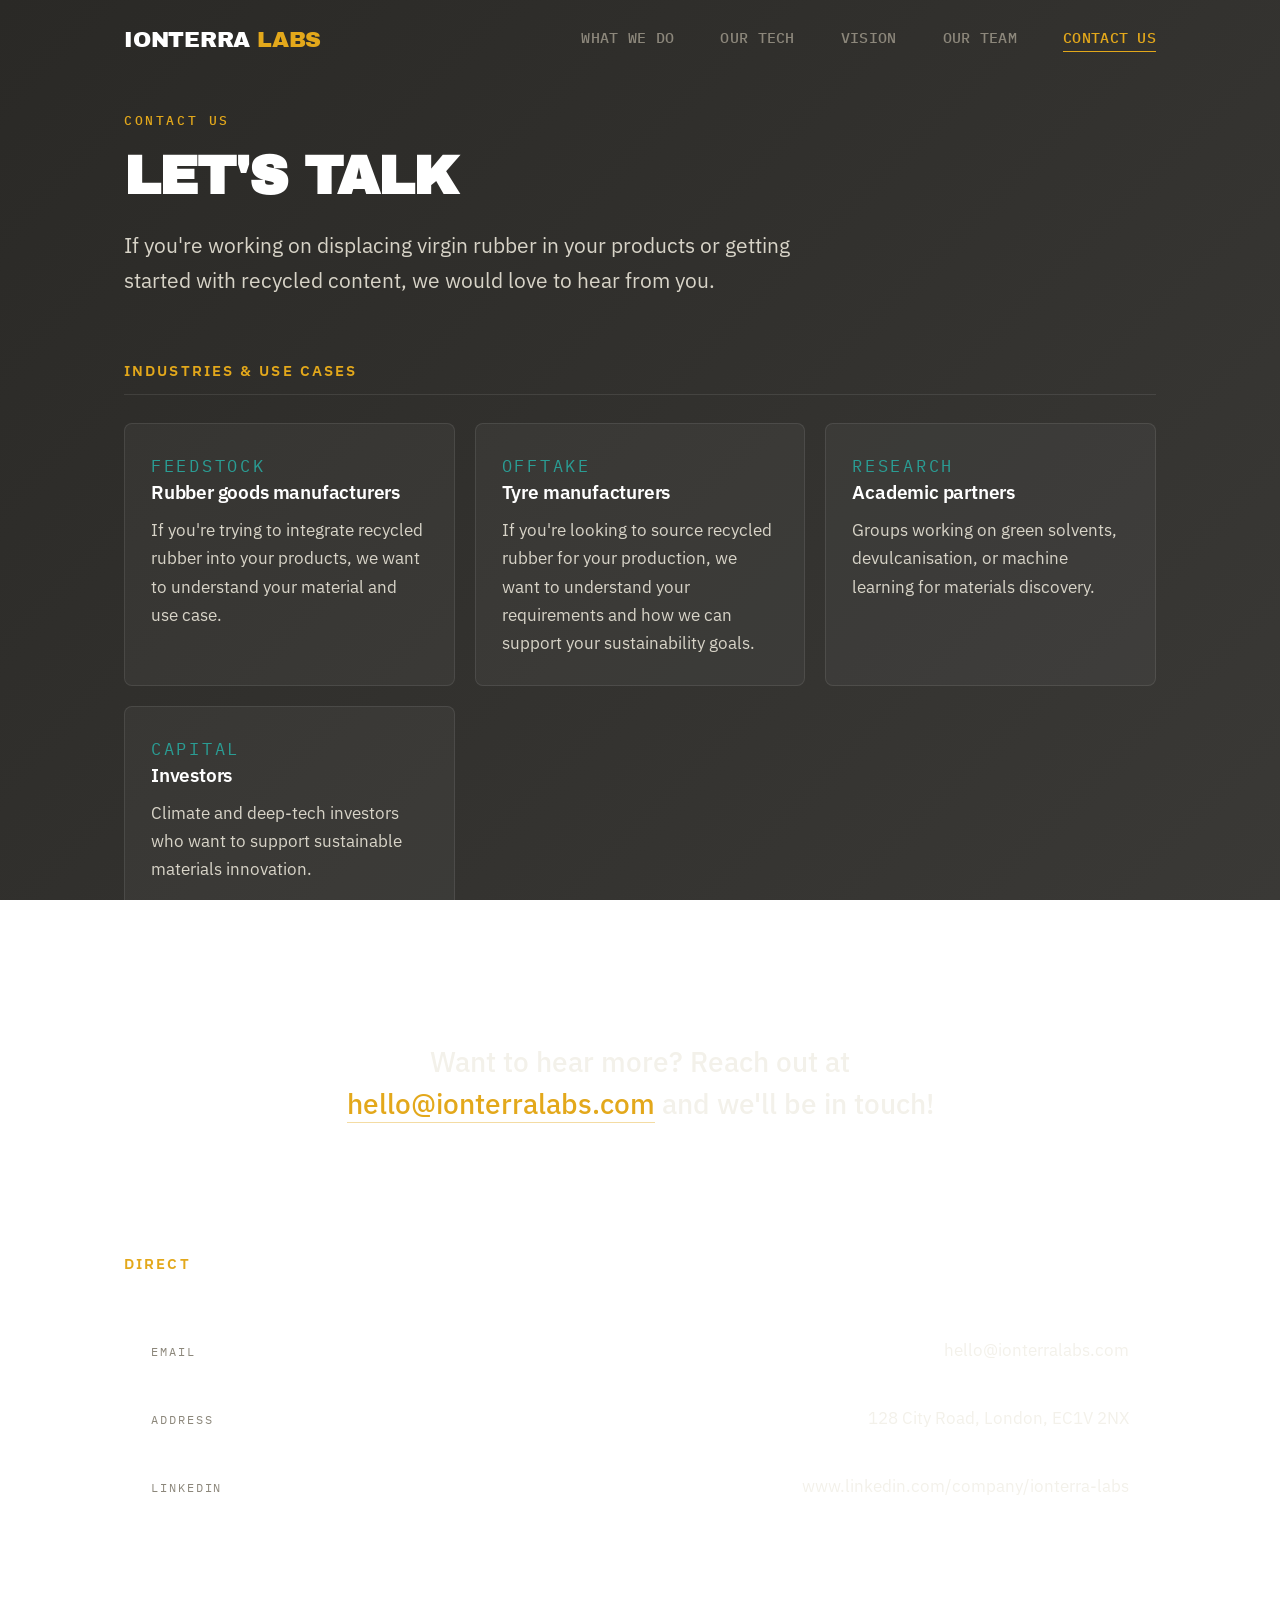
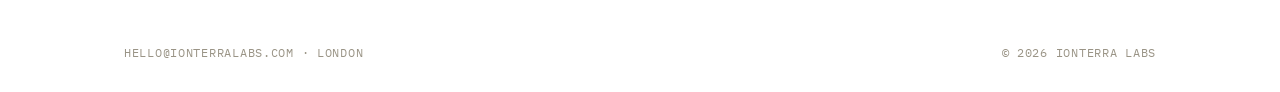
==== contact-us.html @ 8a266d22 "new pages, clean up text" ====
<!DOCTYPE html>
<html lang="en">
<head>
<meta charset="UTF-8">
<meta name="viewport" content="width=device-width, initial-scale=1.0">
<title>Contact Us — IonTerra Labs</title>
<meta name="description" content="Get in touch with IonTerra Labs about feedstock, offtake, research collaboration or investment.">
<link rel="preconnect" href="https://fonts.googleapis.com">
<link rel="preconnect" href="https://fonts.gstatic.com" crossorigin>
<link href="https://fonts.googleapis.com/css2?family=Archivo+Black&family=IBM+Plex+Mono:wght@400;500;600&family=IBM+Plex+Sans:wght@400;500;600;700&display=swap" rel="stylesheet">
<link rel="stylesheet" href="styles.css">
</head>
<body>

<header class="site-header">
  <a class="brand" href="index.html">IONTERRA <span class="dot">LABS</span></a>
  <nav class="site-nav">
    <a href="what-we-do.html">What We Do</a>
    <a href="our-tech.html">Our Tech</a>
    <a href="vision.html">Vision</a>
    <a href="our-team.html">Our Team</a>
    <a href="contact-us.html" class="active">Contact Us</a>
  </nav>
</header>

<main class="page">

  <div class="page-head">
    <p class="eyebrow">Contact Us</p>
    <h1 class="page-title">Let's talk</h1>
    <p class="lede">If you're working on displacing virgin rubber in your products or getting started with recycled content, we would love to hear from you.</p>
  </div>

  <section class="section">
    <h2 class="section-title">Industries & Use Cases </h2>
    <div class="grid">
      <div class="card">
        <p class="card-tag">Feedstock</p>
        <h3>Rubber goods manufacturers</h3>
        <p>If you're trying to integrate recycled rubber into your products, we want to understand your material and use case.</p>
      </div>
      <div class="card">
        <p class="card-tag">Offtake</p>
        <h3>Tyre manufacturers</h3>
        <p>If you're looking to source recycled rubber for your production, we want to understand your requirements and how we can support your sustainability goals.</p>
      </div>
      <div class="card">
        <p class="card-tag">Research</p>
        <h3>Academic partners</h3>
        <p>Groups working on green solvents, devulcanisation, or machine learning for materials discovery.</p>
      </div>
      <div class="card">
        <p class="card-tag">Capital</p>
        <h3>Investors</h3>
        <p>Climate and deep-tech investors who want to support sustainable materials innovation.</p>
      </div>
    </div>
  </section>

  <section class="section">
    <div class="contact-cta">
      <p>Want to hear more? Reach out at <a href="mailto:hello@ionterralabs.com">hello@ionterralabs.com</a> and we'll be in touch!</p>
    </div>
  </section>

  <section class="section">
    <h2 class="section-title">Direct</h2>
    <ul class="contact-list">
      <li>
        <span class="key">Email</span>
        <span class="val"><a href="mailto:hello@ionterralabs.com">hello@ionterralabs.com</a></span>
      </li>
      <li>
        <span class="key">Address</span>
        <span class="val">128 City Road, London, EC1V 2NX</span>
      </li>
      <!-- PLACEHOLDER: add LinkedIn / X / other channels here, or delete this row. -->
      <li>
        <span class="key">LinkedIn</span>
        <span class="val"><a href="#">www.linkedin.com/company/ionterra-labs</a></span>
      </li>
    </ul>
  </section>

</main>

<footer class="site-footer">
  <p>hello@ionterralabs.com · London</p>
  <p>&copy; 2026 IonTerra Labs</p>
</footer>

</body>
</html>
---- styles.css ----
:root {
  --paper: #F5F4EF;
  --ink: #161514;
  --ink-soft: #2C2A26;
  --body: #403D37;
  --sulphur: #E3A81B;
  --sulphur-deep: #A9790A;
  --teal: #15706A;
  --teal-bright: #2A9D94;
  --line: #D9D5CB;
  --muted: #8C877B;
  --display: 'Archivo Black', 'Arial Black', system-ui, sans-serif;
  --sans: 'IBM Plex Sans', system-ui, -apple-system, sans-serif;
  --mono: 'IBM Plex Mono', ui-monospace, SFMono-Regular, monospace;

  --text: #F3F1EA;
  --text-dim: #D8D4C8;
  --surface: rgba(255, 255, 255, 0.04);
  --surface-line: rgba(255, 255, 255, 0.09);
  --shell: 1080px;
}

* {
  box-sizing: border-box;
}

html, body {
  margin: 0;
  padding: 0;
}

body {
  background: linear-gradient(135deg, #2a2926 0%, #3a3936 100%);
  background-attachment: fixed;
  font-family: var(--sans);
  color: var(--text-dim);
  -webkit-font-smoothing: antialiased;
  display: flex;
  flex-direction: column;
  min-height: 100vh;
}

/* ---------- Header / nav ---------- */

.site-header {
  width: 100%;
  max-width: var(--shell);
  margin: 0 auto;
  padding: 28px 24px;
  display: flex;
  align-items: center;
  justify-content: space-between;
  gap: 24px;
  flex-wrap: wrap;
}

.brand {
  font-family: var(--display);
  font-size: 22px;
  letter-spacing: -0.01em;
  text-transform: uppercase;
  color: #fff;
  text-decoration: none;
  white-space: nowrap;
}

.brand .dot {
  color: var(--sulphur);
}

/* Homepage already shows the wordmark front and centre, so the header
   logo is redundant there. Hidden with visibility (not display) so the
   nav sits at the same position as on every other page. */
.home-header .brand {
  visibility: hidden;
}

.site-nav {
  display: flex;
  gap: 46px;
  flex-wrap: wrap;
}

.site-nav a {
  font-family: var(--mono);
  font-size: 15px;
  font-weight: 500;
  letter-spacing: 0.02em;
  text-transform: uppercase;
  color: var(--muted);
  text-decoration: none;
  padding-bottom: 4px;
  border-bottom: 1px solid transparent;
  transition: color 0.15s ease, border-color 0.15s ease;
}

.site-nav a:hover {
  color: var(--text);
}

.site-nav a.active {
  color: var(--sulphur);
  border-bottom-color: var(--sulphur);
}

/* ---------- Shell ---------- */

.page {
  flex: 1;
  width: 100%;
  max-width: var(--shell);
  margin: 0 auto;
  padding: 32px 24px 96px;
}

.page-head {
  max-width: 720px;
  margin-bottom: 64px;
}

.eyebrow {
  font-family: var(--mono);
  font-size: 13px;
  font-weight: 500;
  letter-spacing: 0.2em;
  text-transform: uppercase;
  color: var(--sulphur);
  margin: 0 0 20px;
}

.page-title {
  font-family: var(--display);
  font-size: 54px;
  line-height: 1.02;
  letter-spacing: -0.02em;
  text-transform: uppercase;
  color: #fff;
  margin: 0 0 24px;
}

.lede {
  font-size: 21px;
  line-height: 1.65;
  color: var(--text-dim);
  margin: 0;
}

.lede + .lede {
  margin-top: 18px;
}

.lede b,
.lede strong {
  color: #fff;
  font-weight: 600;
}

/* ---------- Sections ---------- */

.section {
  margin-bottom: 72px;
}

.section:last-child {
  margin-bottom: 0;
}

.section-title {
  font-family: var(--sans);
  font-size: 15px;
  font-weight: 600;
  letter-spacing: 0.14em;
  text-transform: uppercase;
  color: var(--sulphur);
  margin: 0 0 28px;
  padding-bottom: 14px;
  border-bottom: 1px solid var(--surface-line);
}

.prose {
  max-width: 680px;
}

.prose p {
  font-size: 18px;
  line-height: 1.7;
  margin: 0 0 20px;
}

.prose p:last-child {
  margin-bottom: 0;
}

.prose strong {
  color: var(--text);
  font-weight: 600;
}

.prose a {
  color: var(--sulphur);
  text-decoration: none;
  border-bottom: 1px solid rgba(227, 168, 27, 0.35);
  transition: border-color 0.15s ease;
}

.prose a:hover {
  border-bottom-color: var(--sulphur);
}

.prose a.button,
.prose a.button:hover {
  color: var(--ink);
  border-bottom: none;
}

/* ---------- Grids & cards ---------- */

.grid {
  display: grid;
  gap: 20px;
  grid-template-columns: repeat(auto-fit, minmax(260px, 1fr));
}

.grid-2 {
  display: grid;
  gap: 20px;
  grid-template-columns: repeat(auto-fit, minmax(320px, 1fr));
}

.card {
  background: var(--surface);
  border: 1px solid var(--surface-line);
  border-radius: 8px;
  padding: 28px 26px;
}

.card h3 {
  font-family: var(--sans);
  font-size: 19px;
  font-weight: 600;
  color: #fff;
  margin: 0 0 12px;
  letter-spacing: -0.01em;
}

.card p {
  font-size: 17px;
  line-height: 1.65;
  margin: 0;
}

.card-tag {
  font-family: var(--mono);
  font-size: 12px;
  letter-spacing: 0.16em;
  text-transform: uppercase;
  color: var(--teal-bright);
  margin: 0 0 14px;
}

/* ---------- Numbered problem cards ---------- */

.problem-grid {
  display: grid;
  gap: 22px;
  grid-template-columns: repeat(auto-fit, minmax(280px, 1fr));
  margin-top: 22px;
}

.problem {
  position: relative;
  background: var(--surface);
  border: 1px solid var(--surface-line);
  border-radius: 8px;
  padding: 42px 26px 30px;
}

.problem .badge {
  position: absolute;
  top: -20px;
  left: 24px;
  width: 48px;
  height: 48px;
  border-radius: 50%;
  background: var(--sulphur);
  color: var(--ink);
  font-family: var(--display);
  font-size: 22px;
  line-height: 1;
  display: flex;
  align-items: center;
  justify-content: center;
}

.problem h3 {
  font-family: var(--mono);
  font-size: 16px;
  font-weight: 600;
  letter-spacing: 0.09em;
  text-transform: uppercase;
  color: var(--teal-bright);
  line-height: 1.45;
  margin: 0 0 20px;
}

.bullets {
  list-style: none;
  margin: 0;
  padding: 0;
  display: grid;
  gap: 13px;
}

.bullets li {
  position: relative;
  padding-left: 18px;
  font-size: 18px;
  line-height: 1.55;
}

.bullets li::before {
  content: "";
  position: absolute;
  left: 0;
  top: 9px;
  width: 5px;
  height: 5px;
  border-radius: 50%;
  background: var(--sulphur);
}

.bullets .qualifier {
  display: block;
  font-size: 14px;
  color: var(--muted);
  margin-top: 3px;
}

/* ---------- Callout ---------- */

.callout {
  border-left: 2px solid var(--teal-bright);
  background: rgba(42, 157, 148, 0.06);
  border-radius: 0 8px 8px 0;
  padding: 24px 26px;
  max-width: 720px;
}

.callout p {
  font-size: 18px;
  line-height: 1.65;
  margin: 0;
}

.callout p + p {
  margin-top: 14px;
}

/* ---------- Stats ---------- */

.stats {
  display: grid;
  gap: 20px;
  grid-template-columns: repeat(auto-fit, minmax(200px, 1fr));
}

.stat {
  border-left: 2px solid var(--sulphur);
  padding: 4px 0 4px 20px;
}

.stat .figure {
  font-family: var(--display);
  font-size: 38px;
  line-height: 1.05;
  color: #fff;
  margin: 0 0 10px;
  letter-spacing: -0.02em;
}

.stat .label {
  font-size: 14px;
  line-height: 1.55;
  color: var(--muted);
  margin: 0;
}

/* ---------- Numbered steps ---------- */

.steps {
  display: grid;
  gap: 2px;
  border: 1px solid var(--surface-line);
  border-radius: 8px;
  overflow: hidden;
}

.step {
  display: grid;
  grid-template-columns: 72px 1fr;
  gap: 24px;
  padding: 26px;
  background: var(--surface);
  align-items: start;
}

.step-num {
  font-family: var(--mono);
  font-size: 14px;
  font-weight: 600;
  letter-spacing: 0.1em;
  color: var(--sulphur);
  padding-top: 3px;
}

.step h3 {
  font-size: 18px;
  font-weight: 600;
  color: #fff;
  margin: 0 0 8px;
}

.step p {
  font-size: 17px;
  line-height: 1.65;
  margin: 0;
}

/* ---------- Team ---------- */

.team-grid {
  display: grid;
  gap: 20px;
  grid-template-columns: repeat(auto-fit, minmax(240px, 1fr));
}

.member {
  background: var(--surface);
  border: 1px solid var(--surface-line);
  border-radius: 8px;
  padding: 26px;
}

.member .photo,
.member .avatar {
  width: 88px;
  height: 88px;
  border-radius: 50%;
  border: 1px solid rgba(227, 168, 27, 0.3);
  margin-bottom: 18px;
}

/* Real headshot, shown in full colour. */
.member .photo {
  display: block;
  object-fit: cover;
  background: rgba(227, 168, 27, 0.08);
}

/* Initials fallback, for anyone without a headshot on file. */
.member .avatar {
  background: rgba(227, 168, 27, 0.14);
  display: flex;
  align-items: center;
  justify-content: center;
  font-family: var(--mono);
  font-size: 24px;
  font-weight: 600;
  letter-spacing: 0.04em;
  color: var(--sulphur);
}

.member h3 {
  font-size: 19px;
  font-weight: 600;
  color: #fff;
  margin: 0 0 6px;
}

.member .role {
  font-family: var(--mono);
  font-size: 12px;
  letter-spacing: 0.14em;
  text-transform: uppercase;
  color: var(--teal-bright);
  margin: 0 0 14px;
}

.member p.bio {
  font-size: 17px;
  line-height: 1.6;
  margin: 0;
}

/* ---------- Contact ---------- */

.contact-list {
  list-style: none;
  padding: 0;
  margin: 0;
  display: grid;
  gap: 2px;
  border: 1px solid var(--surface-line);
  border-radius: 8px;
  overflow: hidden;
}

.contact-list li {
  background: var(--surface);
  padding: 22px 26px;
  display: flex;
  justify-content: space-between;
  align-items: baseline;
  gap: 20px;
  flex-wrap: wrap;
}

.contact-list .key {
  font-family: var(--mono);
  font-size: 12px;
  letter-spacing: 0.16em;
  text-transform: uppercase;
  color: var(--muted);
}

.contact-list .val,
.contact-list .val a {
  font-size: 17px;
  color: var(--text);
  text-decoration: none;
}

.contact-list .val a:hover {
  color: var(--sulphur);
}

/* ---------- Buttons & links ---------- */

.button {
  display: inline-block;
  padding: 16px 30px;
  background: var(--sulphur);
  color: var(--ink);
  border: none;
  border-radius: 4px;
  font-family: var(--mono);
  font-size: 14px;
  font-weight: 600;
  letter-spacing: 0.08em;
  text-transform: uppercase;
  text-decoration: none;
  cursor: pointer;
  transition: transform 0.12s ease, background 0.12s ease;
}

.button:hover {
  background: #f0b62a;
  transform: translateY(-2px);
}

.button:active {
  transform: translateY(0);
}

.button-ghost {
  background: transparent;
  color: var(--sulphur);
  border: 1px solid rgba(227, 168, 27, 0.4);
}

.button-ghost:hover {
  background: rgba(227, 168, 27, 0.1);
  color: var(--sulphur);
}

/* ---------- Contact callout ---------- */

.contact-cta {
  text-align: center;
  padding: 56px 32px;
  background: var(--surface);
  border: 1px solid var(--surface-line);
  border-radius: 8px;
}

.contact-cta p {
  font-family: var(--sans);
  font-size: 28px;
  font-weight: 500;
  line-height: 1.5;
  color: var(--text);
  margin: 0 auto;
  max-width: 640px;
}

.contact-cta a {
  color: var(--sulphur);
  text-decoration: none;
  border-bottom: 1px solid rgba(227, 168, 27, 0.4);
  transition: border-color 0.15s ease;
}

.contact-cta a:hover {
  border-bottom-color: var(--sulphur);
}

/* ---------- Homepage ---------- */

.home {
  flex: 1;
  display: flex;
  align-items: center;
  justify-content: center;
  width: 100%;
  max-width: var(--shell);
  margin: 0 auto;
  padding: 24px 24px 72px;
}

.home-inner {
  width: 100%;
  text-align: center;
  color: var(--text);
}

.home-inner .eyebrow {
  font-size: 15px;
  margin-bottom: 26px;
}

.wordmark {
  font-family: var(--display);
  font-size: 96px;
  line-height: 0.92;
  letter-spacing: -0.02em;
  text-transform: uppercase;
  color: #fff;
  margin: 0 0 28px;
  display: inline-block;
}

.wordmark .dot {
  color: var(--sulphur);
}

.tagline {
  font-size: 21px;
  line-height: 1.6;
  color: var(--text-dim);
  margin: 0 auto 48px;
  max-width: 680px;
}

.hero-links {
  display: flex;
  gap: 16px;
  justify-content: center;
  flex-wrap: wrap;
}

.home-inner .button {
  padding: 19px 36px;
  font-size: 15px;
}

/* ---------- Cleaving cross-links (homepage animation) ----------
   A polymer network whose sulphur bridges break left-to-right, then
   re-form. Pure CSS on SVG: each bridge is two halves that translate
   apart while their colour shifts from sulphur to teal. Children use
   currentColor, so one animated `color` drives stroke and fill.      */

.cleave {
  width: 100%;
  max-width: 940px;
  margin: 56px auto 24px;
}

.cleave svg {
  display: block;
  width: 100%;
  height: auto;
  overflow: visible;
}

.cleave .chain {
  fill: none;
  stroke: #6f6a5e;
  stroke-width: 2.5;
}

.cleave .half line {
  stroke: currentColor;
  stroke-width: 3;
  stroke-linecap: round;
}

.cleave .half circle {
  fill: currentColor;
}

.cleave .half {
  color: var(--sulphur);
  animation-duration: 7s;
  animation-timing-function: ease-in-out;
  animation-iteration-count: infinite;
  animation-delay: var(--d, 0s);
}

.cleave .half-top {
  animation-name: cleave-top;
}

.cleave .half-bot {
  animation-name: cleave-bot;
}

/* --d on each bridge is timed to when the sweep's leading edge (see
   cleave-sweep below) reaches that bridge's x position, so the snap at
   0%→6% lands right as the gradient passes over it. */
@keyframes cleave-top {
  0%        { transform: translateY(0);      color: #E3A81B; }
  6%, 74%   { transform: translateY(-7px);   color: #2A9D94; }
  84%, 100% { transform: translateY(0);      color: #E3A81B; }
}

@keyframes cleave-bot {
  0%        { transform: translateY(0);      color: #E3A81B; }
  6%, 74%   { transform: translateY(7px);    color: #2A9D94; }
  84%, 100% { transform: translateY(0);      color: #E3A81B; }
}

/* The solvent front: a soft glow that crosses ahead of the cleaving.
   Leading edge position = translateX (rect's own x + width cancel to 0),
   linear so bridge delays above can be computed as simple proportions. */
.cleave .front {
  animation: cleave-sweep 7s linear infinite;
}

@keyframes cleave-sweep {
  0%        { transform: translateX(0);        opacity: 0; }
  4%        {                                  opacity: 1; }
  42%       { transform: translateX(1300px);   opacity: 1; }
  46%, 100% { transform: translateX(1300px);   opacity: 0; }
}

.cleave-caption {
  display: flex;
  justify-content: space-between;
  gap: 16px;
  max-width: 940px;
  margin: 0 auto 48px;
  font-family: var(--mono);
  font-size: 13px;
  letter-spacing: 0.14em;
  text-transform: uppercase;
}

.cleave-caption .lhs {
  color: var(--sulphur);
}

.cleave-caption .rhs {
  color: var(--teal-bright);
}

/* Hold a static mid-reaction state when motion is unwelcome:
   intact on the left, cleaved on the right, as in the pitch one-pager. */
@media (prefers-reduced-motion: reduce) {
  .cleave .half,
  .cleave .front {
    animation: none;
  }

  .cleave .front {
    opacity: 0;
  }

  .cleave .bridges > .bridge:nth-child(n+6) .half-top {
    transform: translateY(-7px);
    color: #2A9D94;
  }

  .cleave .bridges > .bridge:nth-child(n+6) .half-bot {
    transform: translateY(7px);
    color: #2A9D94;
  }
}

/* ---------- Footer ---------- */

.site-footer {
  width: 100%;
  max-width: var(--shell);
  margin: 0 auto;
  padding: 28px 24px 32px;
  border-top: 1px solid var(--surface-line);
  display: flex;
  justify-content: space-between;
  align-items: center;
  gap: 16px;
  flex-wrap: wrap;
  font-family: var(--mono);
  font-size: 12px;
  letter-spacing: 0.06em;
  text-transform: uppercase;
  color: #9a9486;
}

.site-footer a {
  color: #9a9486;
  text-decoration: none;
}

.site-footer a:hover {
  color: var(--sulphur);
}

.site-footer p {
  margin: 0;
}

/* Footer on the landing page sits centred, like the original */
.footer {
  text-align: center;
  padding: 20px;
  font-family: var(--mono);
  font-size: 12px;
  letter-spacing: 0.06em;
  text-transform: uppercase;
  color: #9a9486;
}

/* ---------- Responsive ---------- */

@media (max-width: 720px) {
  .site-header {
    padding: 22px 20px;
    gap: 16px;
  }

  .site-nav {
    gap: 28px;
  }

  .page {
    padding: 16px 20px 72px;
  }

  .page-head {
    margin-bottom: 48px;
  }

  .page-title {
    font-size: 40px;
  }

  .lede {
    font-size: 18px;
  }

  .section {
    margin-bottom: 56px;
  }

  .step {
    grid-template-columns: 1fr;
    gap: 10px;
  }

  .wordmark {
    font-size: 62px;
  }

  .tagline {
    font-size: 18px;
  }

  .cleave {
    margin-top: 40px;
  }

  /* Two end-labels would collide at this width — stack and centre them. */
  .cleave-caption {
    flex-direction: column;
    align-items: center;
    gap: 6px;
    font-size: 12px;
    letter-spacing: 0.08em;
  }

  .home-inner .button {
    padding: 16px 30px;
    font-size: 14px;
  }

  .site-footer {
    justify-content: center;
    text-align: center;
  }

  .contact-cta {
    padding: 40px 24px;
  }

  .contact-cta p {
    font-size: 21px;
  }
}
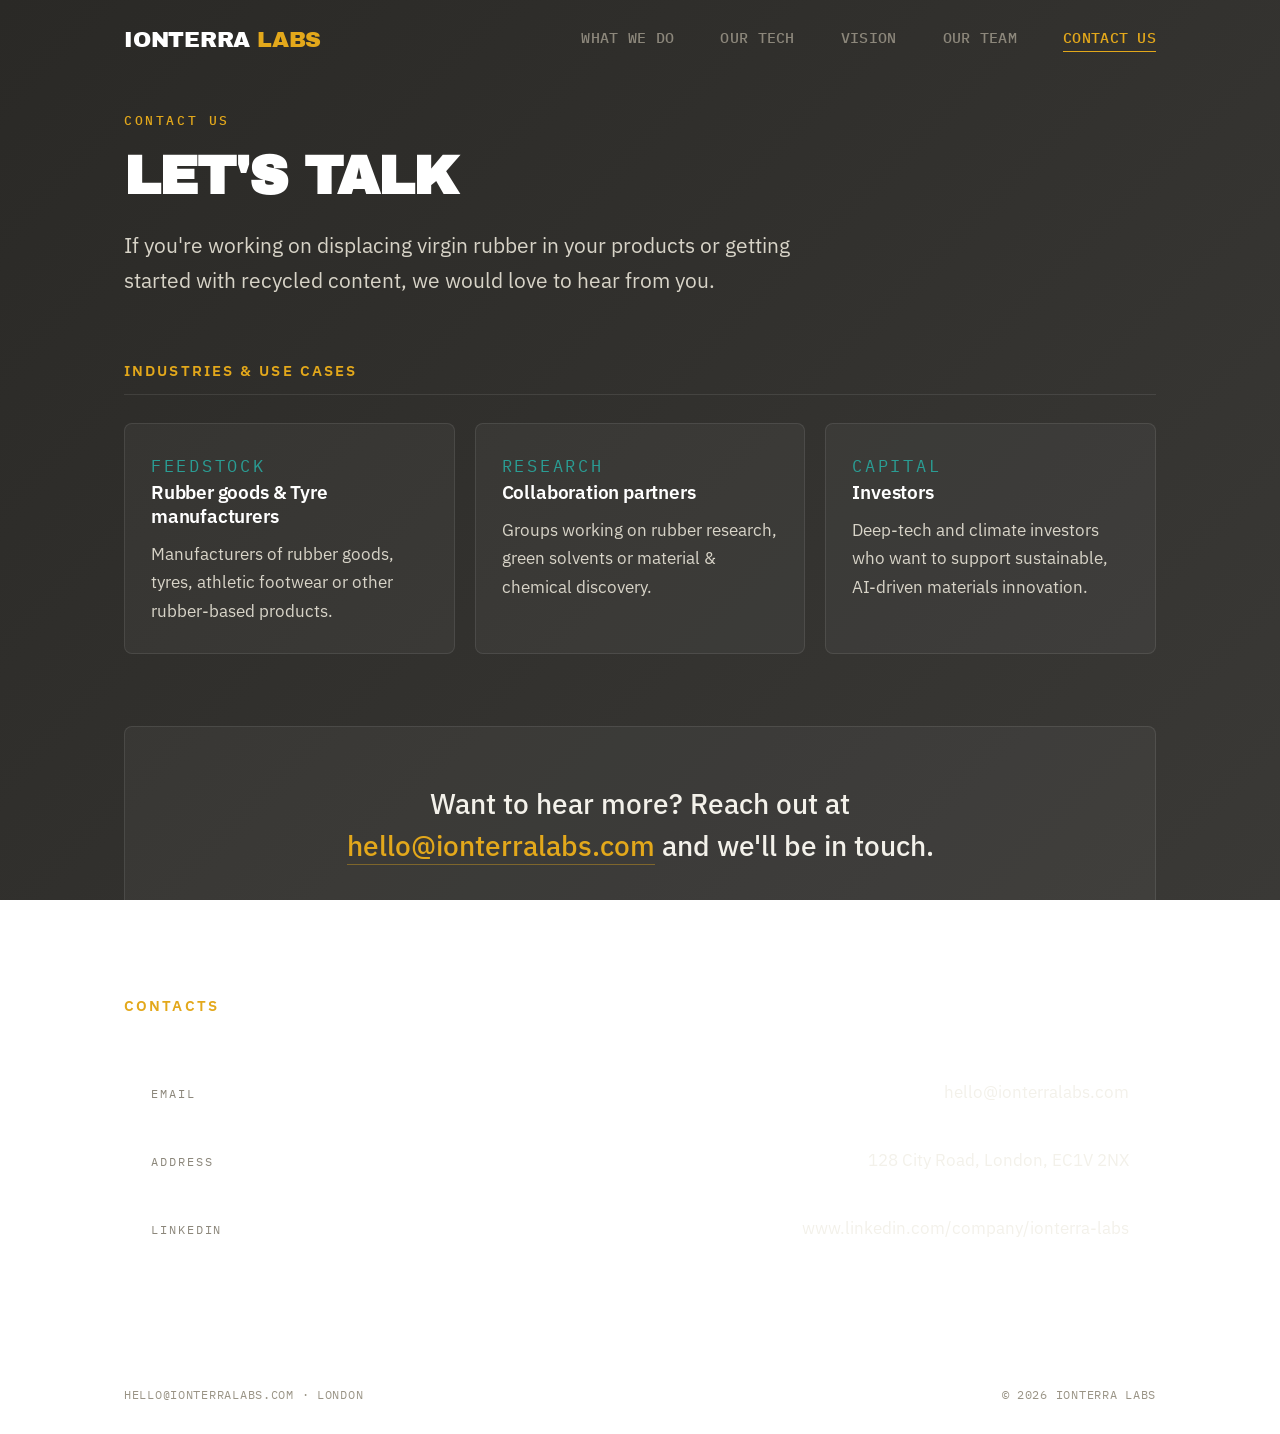
==== commit afa95483: "refine" ====
--- a/contact-us.html
+++ b/contact-us.html
@@ -36,35 +36,30 @@
     <div class="grid">
       <div class="card">
         <p class="card-tag">Feedstock</p>
-        <h3>Rubber goods manufacturers</h3>
-        <p>If you're trying to integrate recycled rubber into your products, we want to understand your material and use case.</p>
-      </div>
-      <div class="card">
-        <p class="card-tag">Offtake</p>
-        <h3>Tyre manufacturers</h3>
-        <p>If you're looking to source recycled rubber for your production, we want to understand your requirements and how we can support your sustainability goals.</p>
+        <h3>Rubber goods & Tyre manufacturers</h3>
+        <p>Manufacturers of rubber goods, tyres, athletic footwear or other rubber-based products.</p>
       </div>
       <div class="card">
         <p class="card-tag">Research</p>
-        <h3>Academic partners</h3>
-        <p>Groups working on green solvents, devulcanisation, or machine learning for materials discovery.</p>
+        <h3>Collaboration partners</h3>
+        <p>Groups working on rubber research, green solvents or material & chemical discovery.</p>
       </div>
       <div class="card">
         <p class="card-tag">Capital</p>
         <h3>Investors</h3>
-        <p>Climate and deep-tech investors who want to support sustainable materials innovation.</p>
+        <p>Deep-tech and climate investors who want to support sustainable, AI-driven materials innovation.</p>
       </div>
     </div>
   </section>
 
   <section class="section">
     <div class="contact-cta">
-      <p>Want to hear more? Reach out at <a href="mailto:hello@ionterralabs.com">hello@ionterralabs.com</a> and we'll be in touch!</p>
+      <p>Want to hear more? Reach out at <a href="mailto:hello@ionterralabs.com">hello@ionterralabs.com</a> and we'll be in touch.</p>
     </div>
   </section>
 
   <section class="section">
-    <h2 class="section-title">Direct</h2>
+    <h2 class="section-title">Contacts</h2>
     <ul class="contact-list">
       <li>
         <span class="key">Email</span>
